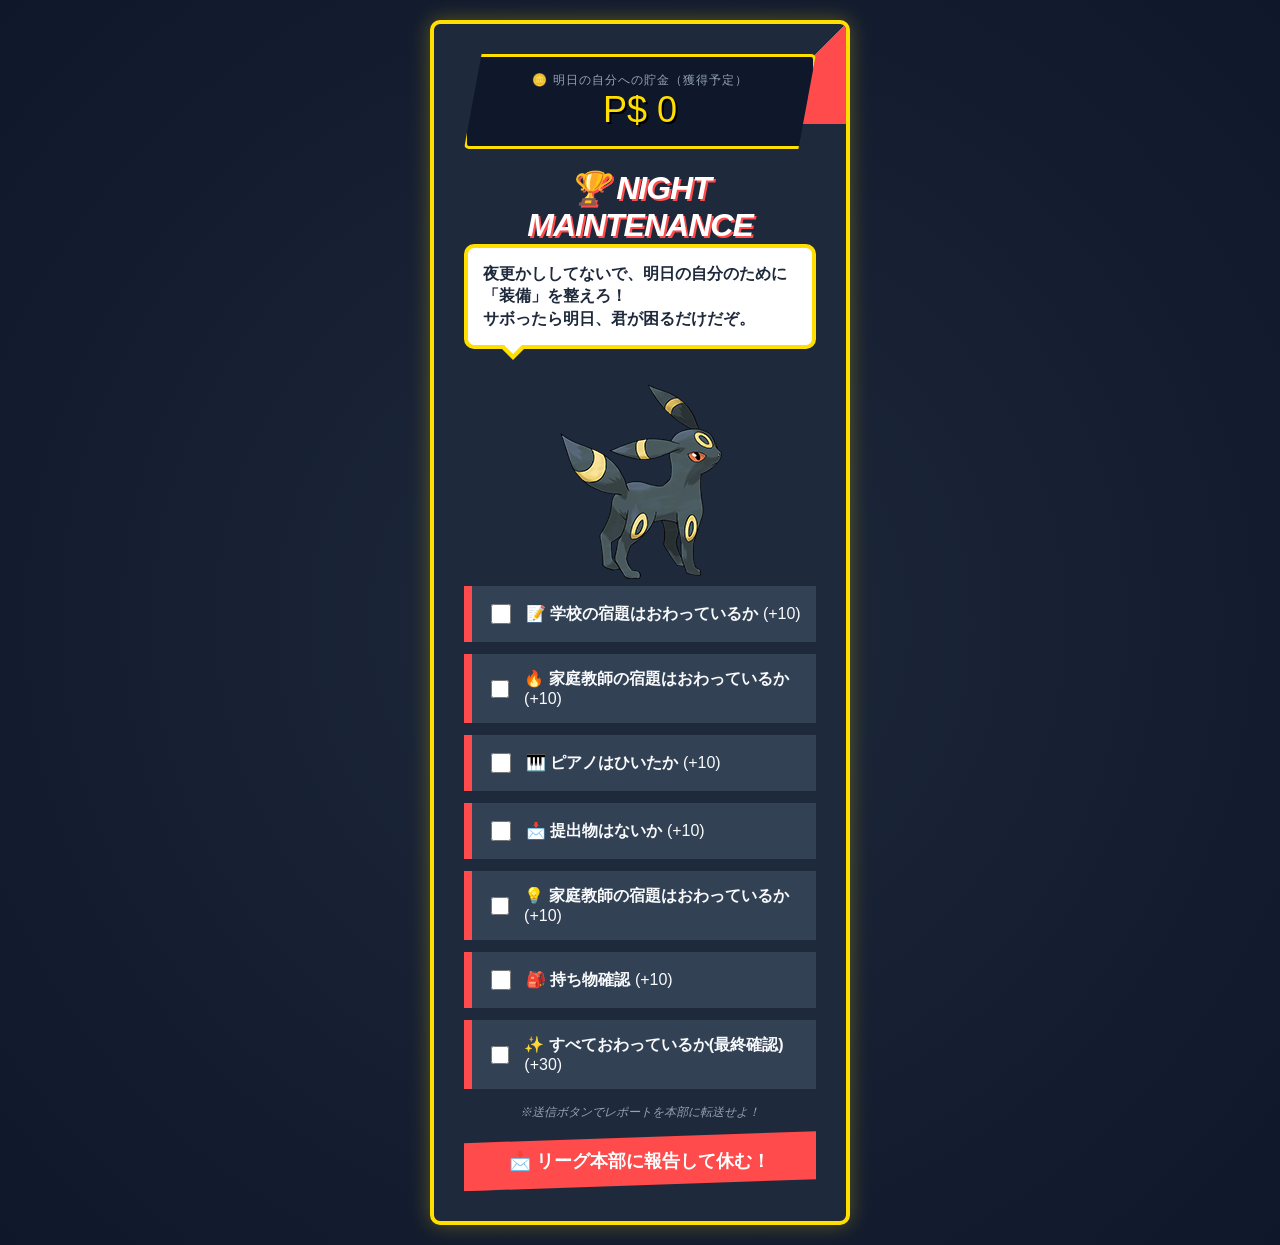
==== TODOpokemon3.html @ a59a7ac6 "ご要望対応1" ====
<!DOCTYPE html>
<html lang="ja">
<head>
    <meta charset="UTF-8">
    <title>夜のチャンピオン・メンテナンス</title>
    <link rel="stylesheet" href="style3.css">
</head>
<body class="night-mode">

    <div class="card pokemon-theme">
        <div class="wallet-box">
            <div class="wallet-label">🪙 明日の自分への貯金（獲得予定）</div>
            <div class="money-amount">P$ <span id="reward">0</span></div>
        </div>

        <h1>🏆 NIGHT MAINTENANCE</h1>
        
        <div id="msg" class="duo-message">
            夜更かししてないで、明日の自分のために「装備」を整えろ！<br>
            サボったら明日、君が困るだけだぞ。
        </div>
        <div>
            <img src="evolution6.png">
        </div>
        
        <div class="task-list">
            <div class="task-item" onclick="handleTaskClick(this, 10)">
                <input type="checkbox" onclick="event.stopPropagation()"> <span>📝 <b>学校の宿題はおわっているか</b> (+10)</span>
            </div>
            <div class="task-item" onclick="handleTaskClick(this, 10)">
                <input type="checkbox" onclick="event.stopPropagation()"> <span>🔥 <b>家庭教師の宿題はおわっているか</b> (+10)</span>
            </div>
            <div class="task-item" onclick="handleTaskClick(this, 10)">
                <input type="checkbox" onclick="event.stopPropagation()"> <span>🎹 <b>ピアノはひいたか</b> (+10)</span>
            </div>
            <div class="task-item" onclick="handleTaskClick(this, 10)">
                <input type="checkbox" onclick="event.stopPropagation()"> <span>📩 <b>提出物はないか</b> (+10)</span>
            </div>
            <div class="task-item" onclick="handleTaskClick(this, 10)">
                <input type="checkbox" onclick="event.stopPropagation()"> <span>💡 <b>家庭教師の宿題はおわっているか</b> (+10)</span>
            </div>
            <div class="task-item" onclick="handleTaskClick(this, 10)">
                <input type="checkbox" onclick="event.stopPropagation()"> <span>🎒 <b>持ち物確認</b> (+10)</span>
            </div>
            <div class="task-item" onclick="handleTaskClick(this, 30)">
                <input type="checkbox" onclick="event.stopPropagation()"> <span>✨ <b>すべておわっているか(最終確認)</b> (+30)</span>
            </div>
        </div>

        <div class="footer">※送信ボタンでレポートを本部に転送せよ！</div>

        <div class="btn-area">
            <button class="send-btn" onclick="sendReport()">
                📩 リーグ本部に報告して休む！
            </button>
        </div>
    </div>

    <script>
        let totalMoney = 0;
        const msgBox = document.getElementById('msg');
        const moneyDisplay = document.getElementById('reward');
        const gasUrl = "ここにGASのAPI"; 

        const successMessages = [
            "さすがだ！ 最高の準備こそが、勝利への一番の近道だぞ！",
            "チャリン！ 勝利の賞金が積み上がっていく音が聞こえるな！",
            "いい準備だ。明日の朝、キミは誰よりも有利な盤面でバトルを開始できるぞ！",
            "全ミッション完了！ さあ、レポートを書いて明日のリーグ戦に備えて休むんだ！"
        ];

        // 無限増殖を防ぐための改善版関数
        function handleTaskClick(el, amount) {
            const cb = el.querySelector('input');
            
            // 現在の状態を反転
            cb.checked = !cb.checked;
            
            // クラスの付け替え
            if (cb.checked) {
                el.classList.add('checked');
                totalMoney += amount;
                msgBox.innerText = successMessages[Math.floor(Math.random() * 3)];
            } else {
                el.classList.remove('checked');
                totalMoney -= amount;
                msgBox.innerText = "おい、準備を戻すな！明日の君が泣くぞ！";
            }

            // 表示更新
            moneyDisplay.innerText = totalMoney;

            // 全チェック判定
            const allCheckboxes = document.querySelectorAll('.task-item input[type="checkbox"]');
            const allChecked = Array.from(allCheckboxes).every(c => c.checked);
            
            if (allChecked) {
                msgBox.innerText = successMessages[3];
                msgBox.style.color = "#ffde00"; 
            } else {
                msgBox.style.color = "#fff";
            }
        }

        async function sendReport() {
            if (totalMoney === 0) {
                alert("何もしてないのに報酬をもらおうとするな！");
                return;
            }

            const data = { 
                amount: totalMoney,
                statusType: "準備力" 
            };

            try {
                if(gasUrl.includes("ここに")) {
                    alert("デモ動作：本部へ送信完了！おやすみ、次なるチャンピオン！");
                    return;
                }

                await fetch(gasUrl, {
                    method: "POST",
                    mode: "no-cors", 
                    headers: { "Content-Type": "application/json" },
                    body: JSON.stringify(data)
                });
            
                alert("スプレッドシートに送信完了！準備力がアップしたぞ！");
            } catch (e) {
                alert("送信エラー！スクリーンショットを撮ってお母さんに送って！");
            }
        }
    </script>
</body>
</html>
---- style3.css ----
/* =============================================
   1. 全画面共通ベース & クエスト作成
   ============================================= */
* {
    box-sizing: border-box;
}

body { 
    font-family: 'Arial Black', 'Hiragino Sans', sans-serif; 
    background: linear-gradient(135deg, #001f3f 0%, #004080 100%); 
    color: #333; 
    display: flex; 
    flex-direction: column; 
    align-items: center; 
    justify-content: center;
    min-height: 100vh;
    margin: 0;
    padding: 20px; 
}

.card { 
    background: #f8fafc; 
    border-radius: 10px; 
    box-shadow: 10px 10px 0px #ff4b4b; 
    width: 100%;
    max-width: 420px; 
    padding: 30px; 
    border: 6px solid #1e293b; 
    text-align: center;
    position: relative;
    overflow: hidden;
}

/* 競技場のような斜線のアクセント */
.card::before {
    content: "";
    position: absolute;
    top: 0; right: 0;
    width: 100px; height: 100px;
    background: linear-gradient(135deg, transparent 50%, #ff4b4b 50%);
    z-index: 0;
}

h1 { 
    color: #1e293b; 
    font-size: 28px; 
    margin-bottom: 20px; 
    font-style: italic;
    letter-spacing: 2px;
    position: relative;
}

/* メッセージ（吹き出し）のしっぽ部分を黄色に修正 */
.duo-message::after {
    content: "";
    position: absolute;
    bottom: -15px; /* 枠線の外に出す */
    left: 30px;    /* しっぽの位置 */
    border-width: 15px 15px 0; /* 三角形の形を作る */
    border-style: solid;
    /* 1番目の色を #1cb0f6 から #ffde00 (黄色) に変更 */
    border-color: #ffde00 transparent transparent; 
}

/* メッセージ本体の枠線も黄色に合わせる場合（統一感が出ます） */
.duo-message { 
    background: #ffffff; 
    border: 4px solid #ffde00; /* ここを黄色に変更 */
    padding: 15px; 
    border-radius: 10px; 
    margin-bottom: 30px; 
    font-weight: bold; 
    color: #1e293b;
    line-height: 1.4;
    text-align: left;
    position: relative;
}


/* 内側の白い三角（枠線の中を白く抜く場合） */
.duo-message::before {
    content: "";
    position: absolute;
    bottom: -9px;
    left: 30px;
    border-width: 15px 15px 0;
    border-style: solid;
    border-color: #ffffff transparent transparent;
    z-index: 1;
}

/* 入力項目 */
input[type="time"], input[type="text"] { 
    width: 100%; 
    padding: 12px; 
    border-radius: 0px; 
    border: 3px solid #cbd5e1; 
    font-size: 16px; 
    font-weight: bold;
}

.add-quest-box { display: flex; gap: 8px; margin-bottom: 20px; }

.section-label {
    display: block;
    text-align: left;
    font-size: 12px;
    font-weight: bold;
    color: #64748b;
    margin-bottom: 5px;
    margin-top: 15px;
}

/* ボタン類 */
button.generate-btn, button.send-btn { 
    width: 100%; 
    padding: 18px; 
    background: #ff4b4b; 
    color: white; 
    border: none; 
    font-weight: bold; 
    font-size: 18px; 
    cursor: pointer; 
    transition: 0.2s; 
    box-shadow: 0 5px 0 #b32d2d;
    text-transform: uppercase;
}

button.generate-btn { border-radius: 50px; }
button.generate-btn:hover { background: #d33131; transform: scale(1.02); }

.add-btn {
    background: #1e293b;
    color: #fff;
    border-radius: 5px;
    font-size: 12px;
    padding: 10px 15px;
    border: none;
    cursor: pointer;
}

/* クエスト選択（タイル） */
.task-options { display: grid; grid-template-columns: 1fr 1fr; gap: 10px; margin-bottom: 20px; }

.option-item { 
    background: #fff; 
    border: 3px solid #1e293b; 
    padding: 12px; 
    border-radius: 5px; 
    cursor: pointer; 
    transition: 0.2s; 
    font-weight: bold; 
    position: relative;
    color: #1e293b;
}

.option-item.selected { 
    background: #ffde00; 
    border-color: #1e293b; 
    transform: translateY(-2px);
    box-shadow: 4px 4px 0px #1e293b;
}

.option-item.selected::after { 
    content: "No." attr(data-order); 
    position: absolute; 
    top: -10px; right: -5px; 
    background: #1e293b; 
    color: white; 
    padding: 2px 6px;
    font-size: 10px; 
}

/* スケジュール結果表示 */
.schedule-result { 
    display: none; 
    margin-top: 20px; 
    background: #1e293b;
    padding: 20px; 
    border-radius: 8px;
    color: white;
    text-align: left;
}

.schedule-result h3 { color: #ffde00; text-align: center; font-style: italic; }

.time-slot { 
    display: flex; 
    align-items: center; 
    margin-bottom: 15px; 
    border-bottom: 1px solid #334155;
    padding-bottom: 8px;
}

.time-label { 
    background: #ffde00; 
    color: #1e293b; 
    padding: 4px 8px; 
    font-size: 14px;
    font-weight: 900;
    margin-right: 15px; 
    min-width: 60px; 
    text-align: center; 
    clip-path: polygon(10% 0%, 100% 0%, 90% 100%, 0% 100%);
}

.task-text { font-size: 14px; letter-spacing: 1px; }
.sleep-slot { border-bottom: none; color: #ff4b4b; }
.sleep-slot .time-label { background: #ff4b4b; color: white; }


/* =============================================
   2. 夜の準備 (TODOyoru.html)
   ============================================= */
.duo-message {
    background: #ffffff !important;
    color: #1e293b !important;
    border: 4px solid #ffde00 !important; /* 枠線を黄色にして目立たせる */
    text-shadow: none; /* 変な影を消す */
}

body.night-mode { 
    background: radial-gradient(circle, #1e293b 0%, #0f172a 100%); 
    color: #f8fafc; 
}

body.night-mode .card { 
    background: #1e293b; 
    border: 4px solid #ffde00; 
    box-shadow: 0 0 20px rgba(255, 222, 0, 0.3); 
}

.wallet-box { 
    background: #0f172a; 
    border: 3px solid #ffde00; 
    border-radius: 5px; 
    padding: 15px; 
    text-align: center; 
    margin-bottom: 20px;
    clip-path: polygon(5% 0, 100% 0, 95% 100%, 0 100%); 
}

.wallet-label { font-size: 12px; letter-spacing: 1px; color: #94a3b8; }

.money-amount { 
    font-size: 36px; 
    font-family: 'Arial Black', sans-serif;
    color: #ffde00; 
    text-shadow: 2px 2px #000;
}

.task-item { 
    display: flex; 
    align-items: center; 
    margin-bottom: 12px; 
    padding: 15px; 
    background: #334155; 
    border-radius: 0; 
    border-left: 8px solid #ff4b4b; 
    transition: 0.2s; 
    cursor: pointer;
    text-align: left;
}

.task-item.checked { 
    background: #1e3a8a !important; 
    border-left-color: #ffde00; 
    opacity: 0.8;
}

.task-item.checked span { text-decoration: none; color: #ffde00; }

.task-item input[type="checkbox"] { 
    width: 20px;
    height: 20px;
    margin-right: 15px; 
}

.send-btn { 
    clip-path: polygon(0 20%, 100% 0, 100% 80%, 0 100%); 
    margin-top: 10px;
}

.send-btn:active { transform: translateY(3px); box-shadow: none; }

.footer { 
    font-size: 12px; 
    color: #94a3b8; 
    margin-top: 15px;
    font-style: italic;
}
/* =============================================
   2. 夜の準備 (TODOyoru.html) 修正
   ============================================= */

/* 夜モードの時は、カード内のタイトルを白または黄色にする */
body.night-mode h1 { 
    color: #ffffff !important; 
    text-shadow: 2px 2px 0px #ff4b4b; /* 視認性を上げるために影を追加 */
}

/* ついでにサブタイトルやラベルも見やすく調整 */
body.night-mode .section-label {
    color: #cbd5e1;
}

body.night-mode .card h1 {
    position: relative;
    z-index: 1; /* 背景の装飾に隠れないように */
}


/* =============================================
   3. メインメニュー (index.html)
   ============================================= */
.league-header { margin-bottom: 20px; }

.league-logo {
    font-size: 40px;
    display: block;
    filter: drop-shadow(0 0 10px rgba(255, 222, 0, 0.5));
}

.pokemon-theme h1 {
    font-family: 'Arial Black', sans-serif;
    font-style: italic;
    font-size: 32px;
    color: #1e293b;
    margin: 10px 0 0 0;
    letter-spacing: -1px;
}

.pokemon-theme .subtitle {
    font-size: 10px;
    letter-spacing: 2px;
    color: #ff4b4b;
    margin-top: 0;
}

.menu-container {
    display: flex;
    flex-direction: column;
    gap: 18px;
    margin-top: 25px;
}

.menu-item {
    display: flex;
    align-items: center;
    padding: 15px;
    text-decoration: none;
    position: relative;
    transition: all 0.2s ease;
    border: 3px solid #1e293b;
    clip-path: polygon(0 0, 100% 0, 95% 100%, 0% 100%); 
}

.menu-item:hover { transform: scale(1.05) translateX(5px); }

.schedule-btn { background: #1cb0f6; color: white; box-shadow: 6px 6px 0px #0077b6; }
.todo-btn { background: #ff4b4b; color: white; box-shadow: 6px 6px 0px #b32d2d; }

.menu-item .icon {
    font-size: 28px;
    margin-right: 15px;
    background: rgba(255, 255, 255, 0.2);
    width: 50px;
    height: 50px;
    border-radius: 50%;
    display: flex;
    align-items: center;
    justify-content: center;
}

.menu-item .title {
    font-family: 'Arial Black', sans-serif;
    font-size: 20px;
    font-style: italic;
    line-height: 1;
}

.menu-item .desc {
    font-size: 11px;
    margin-top: 4px;
    opacity: 0.9;
    font-weight: bold;
}

.arrow {
    margin-left: auto;
    font-weight: bold;
    font-size: 20px;
    padding-right: 10px;
}

.footer-status {
    margin-top: 30px;
    font-size: 12px;
    font-weight: bold;
    color: #1e293b;
    background: #e2e8f0;
    padding: 5px;
    border-radius: 4px;
    display: inline-block;
}

/* =============================================
   ステータス表示部分 (index.html)
============================================= */

.chart-container {
    position: relative;
    margin: 20px auto;
    width: 250px; /* グラフのサイズを固定 */
    height: 250px;
}
        
.status-title {
    font-size: 18px;
    font-style: italic;
    margin-top: 20px;
    color: #1e293b;
    border-bottom: 2px solid #ffde00;
    display: inline-block;
}
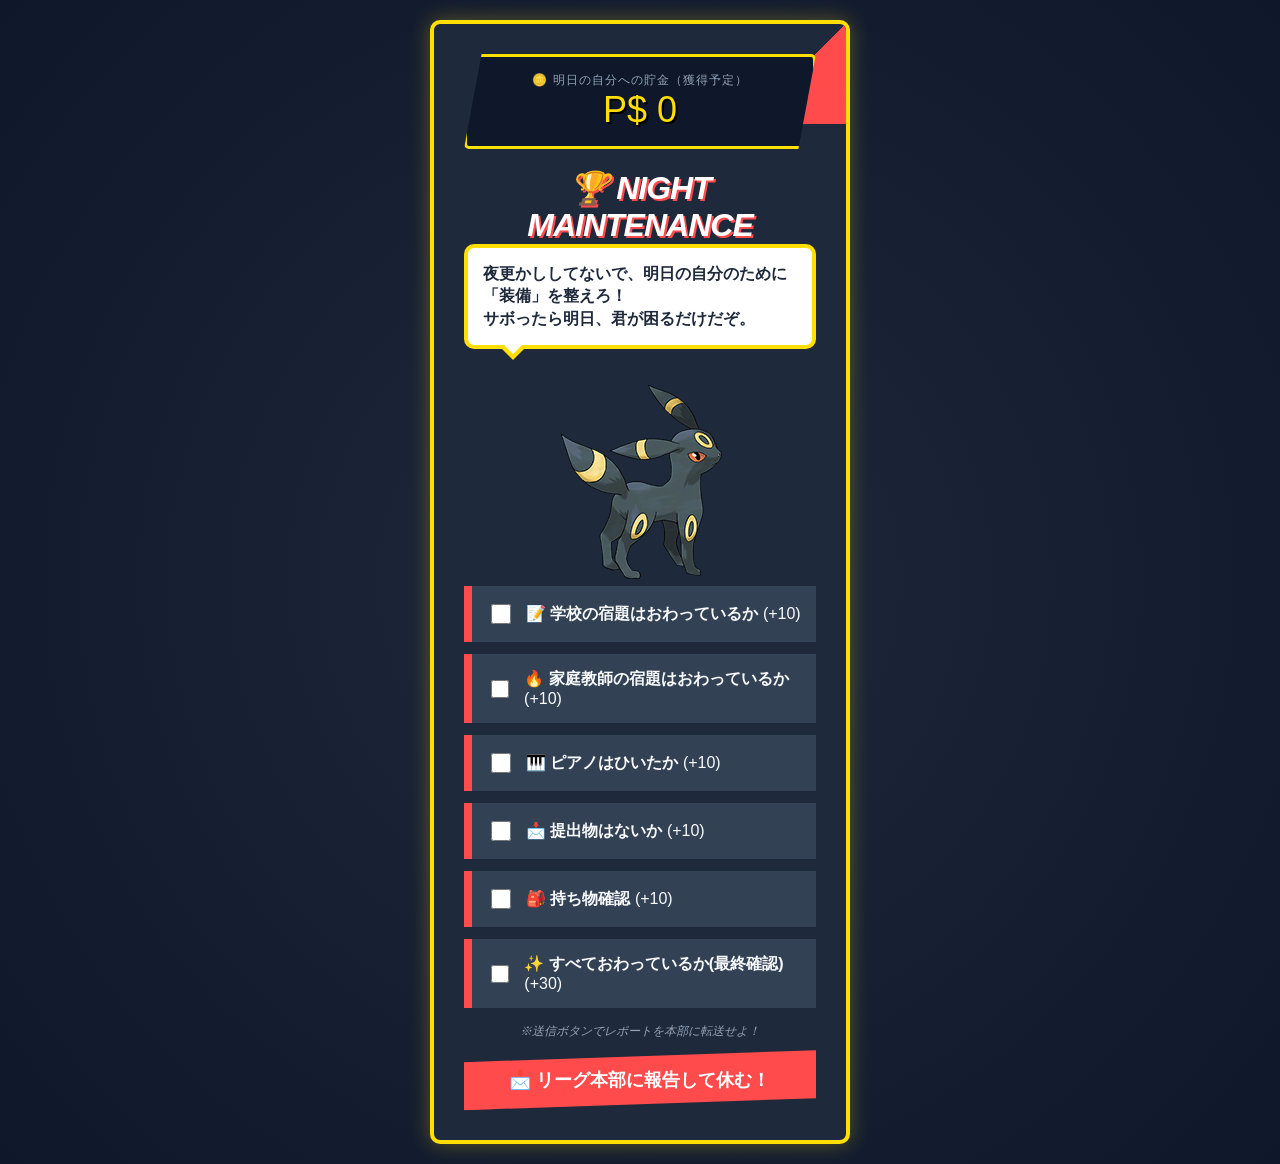
==== commit bf3b5aec: "家庭教師の宿題重複削除" ====
--- a/TODOpokemon3.html
+++ b/TODOpokemon3.html
@@ -35,9 +35,6 @@
             </div>
             <div class="task-item" onclick="handleTaskClick(this, 10)">
                 <input type="checkbox" onclick="event.stopPropagation()"> <span>📩 <b>提出物はないか</b> (+10)</span>
-            </div>
-            <div class="task-item" onclick="handleTaskClick(this, 10)">
-                <input type="checkbox" onclick="event.stopPropagation()"> <span>💡 <b>家庭教師の宿題はおわっているか</b> (+10)</span>
             </div>
             <div class="task-item" onclick="handleTaskClick(this, 10)">
                 <input type="checkbox" onclick="event.stopPropagation()"> <span>🎒 <b>持ち物確認</b> (+10)</span>
@@ -133,4 +130,4 @@
         }
     </script>
 </body>
-</html>+</html>
